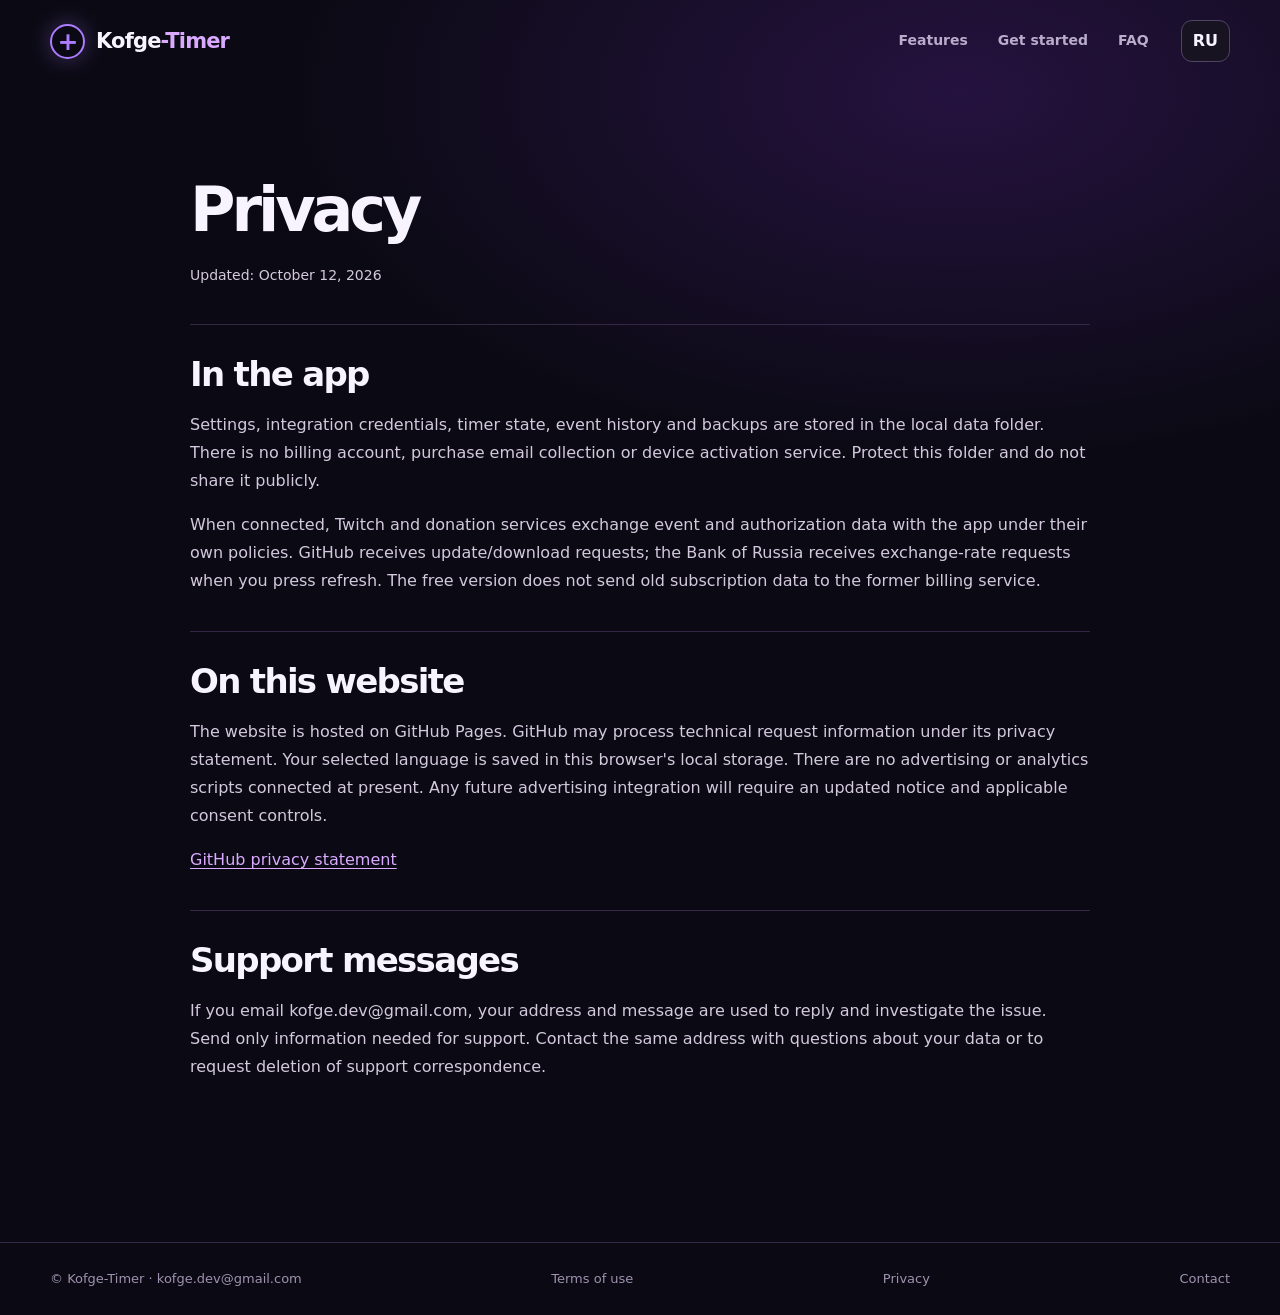
==== privacy.html @ c5f55255 "Make Kofge-Timer free and publish signed download links" ====
<!doctype html>
<html lang="ru">
<head>
  <meta charset="utf-8">
  <meta name="viewport" content="width=device-width, initial-scale=1">
  <meta name="description" content="Kofge-Timer — бесплатный локальный таймер для OBS, Twitch и донатов. Без регистрации и платной подписки.">
  <meta name="theme-color" content="#0b0a14">
  <title>Kofge-Timer — конфиденциальность</title>
  <link rel="stylesheet" href="style.css?v=0.1.33-free">
  <script src="script.js?v=0.1.33-free" defer></script>
</head>
<body>
  <a class="skip-link" href="#content">К содержанию / Skip to content</a>
  <header class="nav wrap">
    <a class="brand" href="index.html"><span class="mark" aria-hidden="true">+</span><span>Kofge<span class="brand-accent">-Timer</span></span></a>
    <nav aria-label="Разделы / Navigation"><a href="index.html#features" data-en="Features">Возможности</a><a href="index.html#how" data-en="Get started">Начать</a><a href="index.html#faq">FAQ</a></nav>
    <button class="language" id="language" type="button" aria-label="Switch to English">EN</button>
  </header>
  <main id="content" class="legal-page legal-copy wrap"><h1 data-en="Privacy">Конфиденциальность</h1><p class="legal-meta" data-en="Updated: October 12, 2026">Обновлено: 12 октября 2026 года</p>
  <section><h2 data-en="In the app">В приложении</h2><p data-en="Settings, integration credentials, timer state, event history and backups are stored in the local data folder. There is no billing account, purchase email collection or device activation service. Protect this folder and do not share it publicly.">Настройки, секреты подключений, состояние таймера, история событий и резервные копии хранятся локально в папке data. Учётной записи для оплаты, сбора email для покупки и сервиса активации устройства больше нет. Защищай эту папку и не публикуй её.</p><p data-en="When connected, Twitch and donation services exchange event and authorization data with the app under their own policies. GitHub receives update/download requests; the Bank of Russia receives exchange-rate requests when you press refresh. The free version does not send old subscription data to the former billing service.">Подключённые Twitch и донат-сервисы обмениваются с приложением событиями и данными авторизации по своим правилам. GitHub получает запросы обновления и скачивания; Банк России — запросы курсов по нажатию кнопки. Бесплатная версия не отправляет старые данные подписки прежнему платёжному сервису.</p></section>
  <section><h2 data-en="On this website">На этом сайте</h2><p data-en="The website is hosted on GitHub Pages. GitHub may process technical request information under its privacy statement. Your selected language is saved in this browser's local storage. There are no advertising or analytics scripts connected at present. Any future advertising integration will require an updated notice and applicable consent controls.">Сайт размещён на GitHub Pages. GitHub может обрабатывать техническую информацию о запросах согласно своей политике. Выбранный язык сохраняется в локальном хранилище браузера. Рекламные и аналитические скрипты сейчас не подключены. Перед будущим подключением рекламы информация будет обновлена и при необходимости добавлено управление согласием.</p><p><a href="https://docs.github.com/en/site-policy/privacy-policies/github-general-privacy-statement" data-en="GitHub privacy statement">Политика конфиденциальности GitHub</a></p></section>
  <section><h2 data-en="Support messages">Обращения в поддержку</h2><p data-en="If you email kofge.dev@gmail.com, your address and message are used to reply and investigate the issue. Send only information needed for support. Contact the same address with questions about your data or to request deletion of support correspondence.">Если ты пишешь на kofge.dev@gmail.com, адрес и содержание обращения используются для ответа и разбора проблемы. Отправляй только необходимые сведения. По вопросам данных и удаления переписки обратись на тот же адрес.</p></section></main>
  <footer class="footer"><div class="wrap footer-inner">
    <span>© Kofge-Timer · <a href="mailto:kofge.dev@gmail.com">kofge.dev@gmail.com</a></span>
    <a href="terms.html" data-en="Terms of use">Условия использования</a>
    <a href="privacy.html" data-en="Privacy">Конфиденциальность</a>
    <a href="requisites.html" data-en="Contact">Контакты</a>
  </div></footer>
</body>
</html>
---- style.css ----
:root{color-scheme:dark;--bg:#0b0a14;--card:#151223;--line:#332947;--text:#f7f3ff;--muted:#b9adcb;--accent:#ad7cff;--accent2:#d9aaff}
*{box-sizing:border-box}
html{scroll-behavior:smooth}
body{margin:0;background:radial-gradient(ellipse 65% 35% at 75% 7%,#25123f 0,transparent 80%),var(--bg);color:var(--text);font:16px/1.55 system-ui,-apple-system,"Segoe UI",sans-serif}
a{color:inherit;text-decoration:none}
button{font:inherit}
.wrap{width:min(1180px,calc(100% - 48px));margin-inline:auto}
.nav{min-height:82px;display:flex;align-items:center;gap:32px}
.brand{display:inline-flex;align-items:center;gap:11px;font-size:21px;font-weight:800;letter-spacing:-.04em;white-space:nowrap}
.mark{display:grid;place-items:center;width:35px;height:35px;border:2px solid var(--accent);border-radius:50%;color:var(--accent);font-size:25px;line-height:1;box-shadow:0 0 22px #ad7cff55}
.brand-accent{color:var(--accent2)}
.nav nav{display:flex;gap:30px;margin-left:auto;color:var(--muted);font-size:14px;font-weight:600}
.nav nav a:hover,.text-link:hover{color:var(--text)}
.language{border:1px solid #514366;border-radius:11px;background:#171321;color:var(--text);padding:8px 11px;cursor:pointer;font-weight:700}
.language:hover{border-color:var(--accent)}
.hero{display:grid;grid-template-columns:minmax(0,1.1fr) minmax(0,.9fr);gap:66px;align-items:center;padding-block:108px 123px}
.hero>*,.pricing>*{min-width:0}
.eyebrow{margin:0 0 22px;color:var(--accent2);font-size:12px;font-weight:800;letter-spacing:.16em}
h1,h2,h3,p{margin-top:0}
h1{font-size:clamp(45px,5.5vw,77px);line-height:1.07;letter-spacing:-.065em;margin-bottom:26px}
h1 em{font-style:normal;color:var(--accent2)}
.lead{max-width:620px;color:#d3c9dd;font-size:18px;line-height:1.7;margin-bottom:32px}
.actions{display:flex;align-items:center;gap:23px;flex-wrap:wrap}
.button{display:inline-flex;justify-content:center;align-items:center;border:1px solid transparent;border-radius:12px;padding:13px 20px;font-size:15px;font-weight:800;min-height:49px}
.button.primary{background:linear-gradient(135deg,#9b59ef,#7042c1);color:#fff;box-shadow:0 12px 32px #7e43ce37}
.button.primary:hover{filter:brightness(1.13)}
.button.disabled{background:#302839;border-color:#493d52;color:#c7bdcd;cursor:not-allowed;width:100%}
.text-link{color:var(--accent2);font-weight:700}
.hero-note{margin:25px 0 0;font-size:12px;color:#9f94b3}
.preview{position:relative;border:1px solid #614285;border-radius:24px;background:linear-gradient(160deg,#221830,#120f1f);padding:25px;box-shadow:0 28px 70px #0009,inset 0 1px #ffffff13;transform:rotate(1deg)}
.preview:before{content:"";position:absolute;z-index:-1;inset:20px -15px -18px 12px;border-radius:24px;background:#44216655;filter:blur(28px)}
.preview-top{display:flex;align-items:center;gap:9px;color:#c5b4df;font-size:11px;font-weight:900;letter-spacing:.13em}
.live-dot{width:8px;height:8px;background:#62ecad;border-radius:50%;box-shadow:0 0 12px #62ecad}
.preview-menu{margin-left:auto;letter-spacing:.1em}
.digits{text-align:center;font-weight:850;font-variant-numeric:tabular-nums;letter-spacing:-.06em;font-size:clamp(42px,4.6vw,67px);padding:39px 0 34px;text-shadow:0 0 30px #d9aaff33}
.preview-rule{display:flex;justify-content:space-between;padding:13px 15px;margin-top:8px;border:1px solid #3a2d4c;background:#1a1627;border-radius:10px;color:#c7bbd6;font-size:14px}
.preview-rule strong{color:#69efbc}
.preview-foot{font-size:11px;color:#877c9b;text-align:right;margin-top:14px}
.strip{border-block:1px solid #2d2539;background:#100d19}
.strip-inner{display:flex;justify-content:space-between;flex-wrap:wrap;gap:16px 24px;padding-block:19px;color:#b3a2c9;font-weight:700;font-size:14px}
.section{padding-block:110px}
h2{font-size:clamp(34px,4.2vw,52px);line-height:1.12;letter-spacing:-.05em;max-width:780px;margin-bottom:35px}
.features{display:grid;grid-template-columns:repeat(3,1fr);gap:17px}
.features article{min-height:260px;background:linear-gradient(160deg,#1c1629,#14111e);border:1px solid var(--line);border-radius:18px;padding:29px}
.feature-icon{display:grid;place-items:center;background:#3c245c;border:1px solid #8152b9;border-radius:12px;color:#d8b3ff;width:42px;height:42px;font-size:25px;font-weight:700;margin-bottom:28px}
h3{font-size:21px;line-height:1.25;letter-spacing:-.025em;margin-bottom:13px}
.features p,.steps p,.pricing-copy p:not(.eyebrow),.faq p{color:var(--muted)}
.how{background:#120f1c;border-block:1px solid #2a2136}
.steps{display:grid;grid-template-columns:repeat(4,1fr);gap:20px}
.steps>div{border-top:1px solid #76549b;padding-top:20px}
.steps b{display:block;color:var(--accent2);font-size:14px;margin-bottom:17px}
.steps strong{font-size:18px}
.steps p{font-size:14px;margin:9px 0 0}
.pricing{display:grid;grid-template-columns:1fr 1fr;gap:70px;align-items:center}
.pricing-copy p:not(.eyebrow){max-width:480px;font-size:17px;line-height:1.7}
.price-card{border:1px solid #8255a4;background:linear-gradient(160deg,#21152f,#15111f);border-radius:22px;padding:31px;box-shadow:0 16px 60px #08040d}
.price-label{font-weight:800;color:var(--accent2);font-size:13px;letter-spacing:.04em}
.price{font-size:clamp(46px,5vw,66px);line-height:1.1;font-weight:850;letter-spacing:-.06em;white-space:nowrap}
.price span{font-size:16px;font-weight:500;letter-spacing:0;color:var(--muted)}
.other-prices{margin:12px 0 25px;font-weight:700;color:#dec4ff}
.other-prices span{display:block;font-size:12px;color:#a89bb9;font-weight:400}
.price-card ul{padding-left:22px;color:#d9d0e5;margin:0 0 28px}
.price-card li{padding-left:5px;margin:10px 0}
.price-card li::marker{color:var(--accent)}
.price-card small{display:block;color:#9e90ae;font-size:12px;margin-top:12px;line-height:1.5}
.price-details{display:inline-block;margin-top:15px;color:var(--accent2);font-size:13px;font-weight:700;text-decoration:underline;text-underline-offset:3px}
.delivery{background:#120f1c;border-block:1px solid #2a2136}
.delivery-grid{display:grid;grid-template-columns:repeat(3,minmax(0,1fr));gap:17px}
.delivery-grid article{border:1px solid var(--line);border-radius:18px;background:#1a1525;padding:27px}
.delivery-grid b{display:block;color:var(--accent2);font-size:14px;margin-bottom:22px}
.delivery-grid h3{font-size:20px}
.delivery-grid p,.delivery-note{color:var(--muted)}
.delivery-grid p{font-size:14px;margin:0}
.delivery-grid .support-contact{margin-top:14px}
.support-contact a{color:var(--accent2);overflow-wrap:anywhere;text-decoration:underline;text-underline-offset:3px}
.delivery-note{margin:20px 0 0;font-size:13px}
.delivery-note a{color:var(--accent2);text-decoration:underline;text-underline-offset:3px}
.legal-page{padding-block:95px 125px;min-height:calc(100vh - 158px)}
.legal-page h1{font-size:clamp(38px,5vw,62px);margin-bottom:20px}
.legal-page .lead{max-width:680px;margin-bottom:38px}
.seller-card{max-width:800px;border:1px solid var(--line);border-radius:20px;background:linear-gradient(160deg,#21172f,#15111f);padding:34px}
.seller-card h2{font-size:28px;margin-bottom:25px}
.seller-details{margin:0}
.seller-details div{display:grid;grid-template-columns:minmax(150px,1fr) minmax(0,2fr);gap:16px;border-top:1px solid var(--line);padding:17px 0}
.seller-details dt{color:var(--muted)}
.seller-details dd{margin:0;font-weight:700;overflow-wrap:anywhere}
.seller-details a{color:var(--accent2);text-decoration:underline;text-underline-offset:3px}
.seller-help{max-width:800px;margin:25px 0 30px;color:var(--muted)}
.purchase-page{max-width:960px}
.launch-notice{border:1px solid #8255a4;border-radius:16px;background:#241832;padding:22px 26px;margin-bottom:48px}
.launch-notice strong{color:var(--accent2)}
.launch-notice p{color:#d3c9dd;margin:7px 0 0}
.purchase-section{margin:0 0 48px}
.purchase-section h2{font-size:clamp(27px,3vw,36px);margin-bottom:22px}
.purchase-section>p{color:var(--muted)}
.purchase-steps{counter-reset:buy;padding:0;margin:0;display:grid;grid-template-columns:repeat(2,minmax(0,1fr));gap:16px;list-style:none}
.purchase-steps li{counter-increment:buy;border:1px solid var(--line);border-radius:16px;background:var(--card);padding:23px}
.purchase-steps li:before{content:counter(buy,decimal-leading-zero);display:block;color:var(--accent2);font-size:13px;font-weight:800;margin-bottom:15px}
.purchase-steps strong{font-size:18px}
.purchase-steps p{color:var(--muted);font-size:14px;margin:8px 0 0}
.purchase-facts{margin:0;border-top:1px solid var(--line)}
.purchase-facts div{display:grid;grid-template-columns:minmax(135px,1fr) minmax(0,2fr);gap:16px;padding:16px 0;border-bottom:1px solid var(--line)}
.purchase-facts dt{color:var(--muted)}
.purchase-facts dd{margin:0;font-weight:700}
.purchase-note{margin-top:20px;font-size:13px}
.legal-copy{max-width:900px}
.legal-copy h1{max-width:850px}
.legal-copy section{border-top:1px solid var(--line);padding:30px 0 20px}
.legal-copy section h2{font-size:clamp(25px,3vw,34px);margin-bottom:18px}
.legal-copy section p,.legal-meta{color:#d3c9dd;line-height:1.75}
.legal-copy section p{margin-bottom:16px}
.legal-copy section a{color:var(--accent2);text-decoration:underline;text-underline-offset:3px}
.legal-meta{font-size:14px;margin-bottom:36px}
.draft-banner{border:1px solid #916748;border-radius:14px;background:#342319;color:#f6dfc8;padding:20px 23px;margin:0 0 36px;line-height:1.65}
.draft-banner strong{color:#fff0d9}
.legal-data-list{margin:0 0 24px;border-top:1px solid var(--line)}
.legal-data-list div{display:grid;grid-template-columns:minmax(145px,1fr) minmax(0,2fr);gap:16px;border-bottom:1px solid var(--line);padding:15px 0}
.legal-data-list dt{font-weight:700;color:var(--accent2)}
.legal-data-list dd{margin:0;color:var(--muted)}
.faq{padding-top:30px}
.faq details{border-bottom:1px solid var(--line);padding:21px 0}
.faq summary{cursor:pointer;font-weight:700;font-size:18px;list-style:none;display:flex;align-items:center;justify-content:space-between;gap:20px}
.faq summary::-webkit-details-marker{display:none}
.faq summary:after{content:"+";color:var(--accent2);font-size:26px;font-weight:400;line-height:1}
.faq details[open] summary:after{content:"−"}
.faq p{max-width:780px;margin:13px 0 0}
.footer{border-top:1px solid var(--line);color:#9f92b0;font-size:13px}
.footer-inner{display:flex;justify-content:space-between;gap:15px;flex-wrap:wrap;padding-block:26px}
.footer a:hover{color:var(--text)}
:focus-visible{outline:2px solid var(--accent2);outline-offset:4px}
.skip-link{position:absolute;left:16px;top:-100px;z-index:10;padding:12px;background:var(--card)}
.skip-link:focus{top:8px}
.secondary{border-color:#75628f;background:#21192d}
.sponsor{display:flex;align-items:center;justify-content:space-between;gap:32px;border:1px dashed #59426d;border-radius:18px;padding:28px;margin-bottom:65px}
.sponsor>div{max-width:740px}.sponsor h2{font-size:27px;margin-bottom:12px}.sponsor .eyebrow{margin-bottom:12px}.sponsor p{color:var(--muted);margin-bottom:0}.sponsor .button{flex-shrink:0}
@media(max-width:900px){.sponsor{flex-direction:column;align-items:flex-start}}
@media(prefers-reduced-motion:reduce){html{scroll-behavior:auto}}
@media(max-width:900px){.nav{flex-wrap:wrap;padding-block:17px}.nav nav{order:3;width:100%;margin-left:0;gap:20px;overflow:auto;white-space:nowrap}.language{margin-left:auto}.hero{grid-template-columns:1fr;gap:45px;padding-block:70px 85px}.preview{max-width:590px;transform:none}.features,.delivery-grid{grid-template-columns:1fr 1fr}.steps{grid-template-columns:1fr 1fr}.pricing{grid-template-columns:1fr;gap:25px}.price-card{max-width:590px}}
@media(max-width:620px){.wrap{width:min(100% - 32px,1180px)}.brand{font-size:19px}.nav{gap:15px}.nav nav{gap:16px;font-size:13px}.hero{padding-top:58px}.hero h1{font-size:clamp(38px,10vw,48px);overflow-wrap:anywhere}.lead{font-size:16px}.features,.delivery-grid,.steps,.purchase-steps{grid-template-columns:1fr}.features article{min-height:0}.section{padding-block:74px}.faq{padding-top:0}.price-card{padding:24px}.price{font-size:48px;white-space:normal}.seller-card{padding:24px}.seller-details div,.purchase-facts div,.legal-data-list div{grid-template-columns:1fr;gap:3px}.legal-page{padding-block:64px 86px}.footer-inner{display:block}.footer-inner span{display:block;margin:6px 0}}
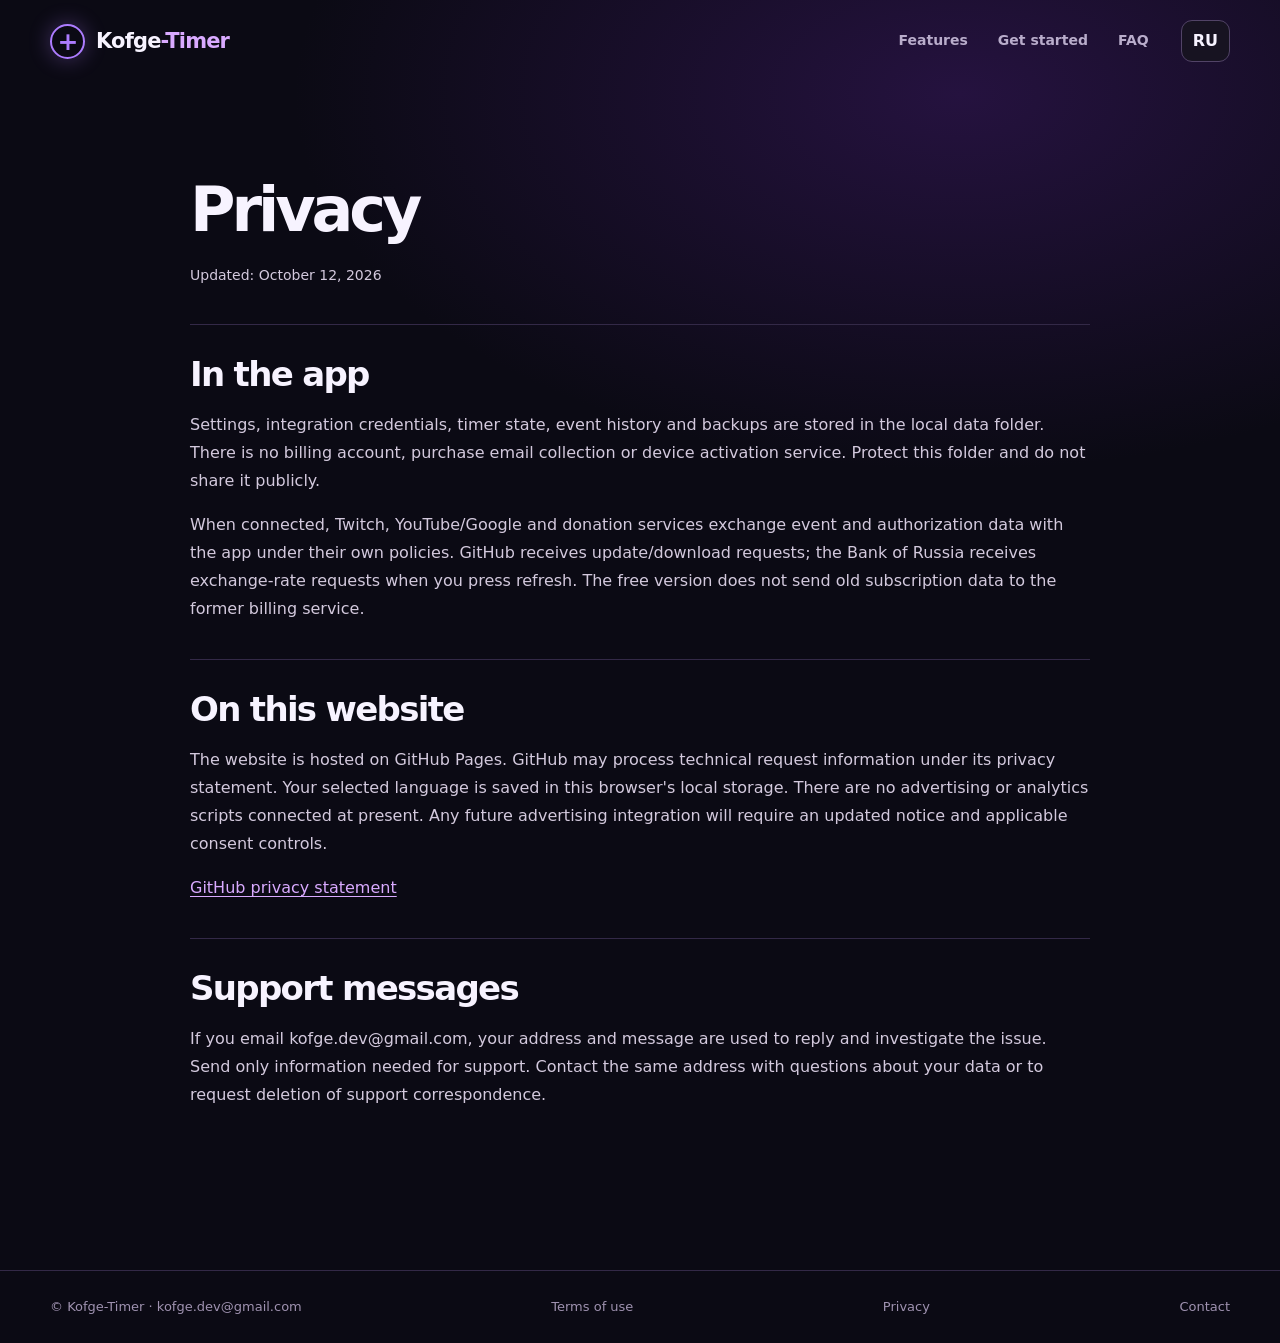
==== commit aaa91222: "Document YouTube privacy and refresh assets" ====
--- a/privacy.html
+++ b/privacy.html
@@ -6,8 +6,8 @@
   <meta name="description" content="Kofge-Timer — бесплатный локальный таймер для OBS, Twitch и донатов. Без регистрации и платной подписки.">
   <meta name="theme-color" content="#0b0a14">
   <title>Kofge-Timer — конфиденциальность</title>
-  <link rel="stylesheet" href="style.css?v=0.1.33-free">
-  <script src="script.js?v=0.1.33-free" defer></script>
+  <link rel="stylesheet" href="style.css?v=0.1.34">
+  <script src="script.js?v=0.1.34" defer></script>
 </head>
 <body>
   <a class="skip-link" href="#content">К содержанию / Skip to content</a>
@@ -17,7 +17,7 @@
     <button class="language" id="language" type="button" aria-label="Switch to English">EN</button>
   </header>
   <main id="content" class="legal-page legal-copy wrap"><h1 data-en="Privacy">Конфиденциальность</h1><p class="legal-meta" data-en="Updated: October 12, 2026">Обновлено: 12 октября 2026 года</p>
-  <section><h2 data-en="In the app">В приложении</h2><p data-en="Settings, integration credentials, timer state, event history and backups are stored in the local data folder. There is no billing account, purchase email collection or device activation service. Protect this folder and do not share it publicly.">Настройки, секреты подключений, состояние таймера, история событий и резервные копии хранятся локально в папке data. Учётной записи для оплаты, сбора email для покупки и сервиса активации устройства больше нет. Защищай эту папку и не публикуй её.</p><p data-en="When connected, Twitch and donation services exchange event and authorization data with the app under their own policies. GitHub receives update/download requests; the Bank of Russia receives exchange-rate requests when you press refresh. The free version does not send old subscription data to the former billing service.">Подключённые Twitch и донат-сервисы обмениваются с приложением событиями и данными авторизации по своим правилам. GitHub получает запросы обновления и скачивания; Банк России — запросы курсов по нажатию кнопки. Бесплатная версия не отправляет старые данные подписки прежнему платёжному сервису.</p></section>
+  <section><h2 data-en="In the app">В приложении</h2><p data-en="Settings, integration credentials, timer state, event history and backups are stored in the local data folder. There is no billing account, purchase email collection or device activation service. Protect this folder and do not share it publicly.">Настройки, секреты подключений, состояние таймера, история событий и резервные копии хранятся локально в папке data. Учётной записи для оплаты, сбора email для покупки и сервиса активации устройства больше нет. Защищай эту папку и не публикуй её.</p><p data-en="When connected, Twitch, YouTube/Google and donation services exchange event and authorization data with the app under their own policies. GitHub receives update/download requests; the Bank of Russia receives exchange-rate requests when you press refresh. The free version does not send old subscription data to the former billing service.">Подключённые Twitch, YouTube/Google и донат-сервисы обмениваются с приложением событиями и данными авторизации по своим правилам. GitHub получает запросы обновления и скачивания; Банк России — запросы курсов по нажатию кнопки. Бесплатная версия не отправляет старые данные подписки прежнему платёжному сервису.</p></section>
   <section><h2 data-en="On this website">На этом сайте</h2><p data-en="The website is hosted on GitHub Pages. GitHub may process technical request information under its privacy statement. Your selected language is saved in this browser's local storage. There are no advertising or analytics scripts connected at present. Any future advertising integration will require an updated notice and applicable consent controls.">Сайт размещён на GitHub Pages. GitHub может обрабатывать техническую информацию о запросах согласно своей политике. Выбранный язык сохраняется в локальном хранилище браузера. Рекламные и аналитические скрипты сейчас не подключены. Перед будущим подключением рекламы информация будет обновлена и при необходимости добавлено управление согласием.</p><p><a href="https://docs.github.com/en/site-policy/privacy-policies/github-general-privacy-statement" data-en="GitHub privacy statement">Политика конфиденциальности GitHub</a></p></section>
   <section><h2 data-en="Support messages">Обращения в поддержку</h2><p data-en="If you email kofge.dev@gmail.com, your address and message are used to reply and investigate the issue. Send only information needed for support. Contact the same address with questions about your data or to request deletion of support correspondence.">Если ты пишешь на kofge.dev@gmail.com, адрес и содержание обращения используются для ответа и разбора проблемы. Отправляй только необходимые сведения. По вопросам данных и удаления переписки обратись на тот же адрес.</p></section></main>
   <footer class="footer"><div class="wrap footer-inner">
--- a/style.css
+++ b/style.css
@@ -137,3 +137,11 @@
 @media(prefers-reduced-motion:reduce){html{scroll-behavior:auto}}
 @media(max-width:900px){.nav{flex-wrap:wrap;padding-block:17px}.nav nav{order:3;width:100%;margin-left:0;gap:20px;overflow:auto;white-space:nowrap}.language{margin-left:auto}.hero{grid-template-columns:1fr;gap:45px;padding-block:70px 85px}.preview{max-width:590px;transform:none}.features,.delivery-grid{grid-template-columns:1fr 1fr}.steps{grid-template-columns:1fr 1fr}.pricing{grid-template-columns:1fr;gap:25px}.price-card{max-width:590px}}
 @media(max-width:620px){.wrap{width:min(100% - 32px,1180px)}.brand{font-size:19px}.nav{gap:15px}.nav nav{gap:16px;font-size:13px}.hero{padding-top:58px}.hero h1{font-size:clamp(38px,10vw,48px);overflow-wrap:anywhere}.lead{font-size:16px}.features,.delivery-grid,.steps,.purchase-steps{grid-template-columns:1fr}.features article{min-height:0}.section{padding-block:74px}.faq{padding-top:0}.price-card{padding:24px}.price{font-size:48px;white-space:normal}.seller-card{padding:24px}.seller-details div,.purchase-facts div,.legal-data-list div{grid-template-columns:1fr;gap:3px}.legal-page{padding-block:64px 86px}.footer-inner{display:block}.footer-inner span{display:block;margin:6px 0}}
+
+.release-link{display:inline-block;margin-top:9px;color:var(--accent2);font-size:13px;font-weight:700;text-decoration:underline;text-underline-offset:3px}
+.release-link:hover{color:var(--text)}
+.showcase{padding-top:92px;padding-bottom:110px}
+.showcase-copy{max-width:760px;color:var(--muted);font-size:17px;line-height:1.7;margin-bottom:30px}
+.showcase-shot{margin:0;border:1px solid #60427c;border-radius:20px;background:#151120;padding:10px;box-shadow:0 22px 70px #0007}
+.showcase-shot img{display:block;width:100%;height:auto;border-radius:13px}
+.showcase-shot figcaption{padding:12px 8px 3px;color:#9487a5;font-size:12px}
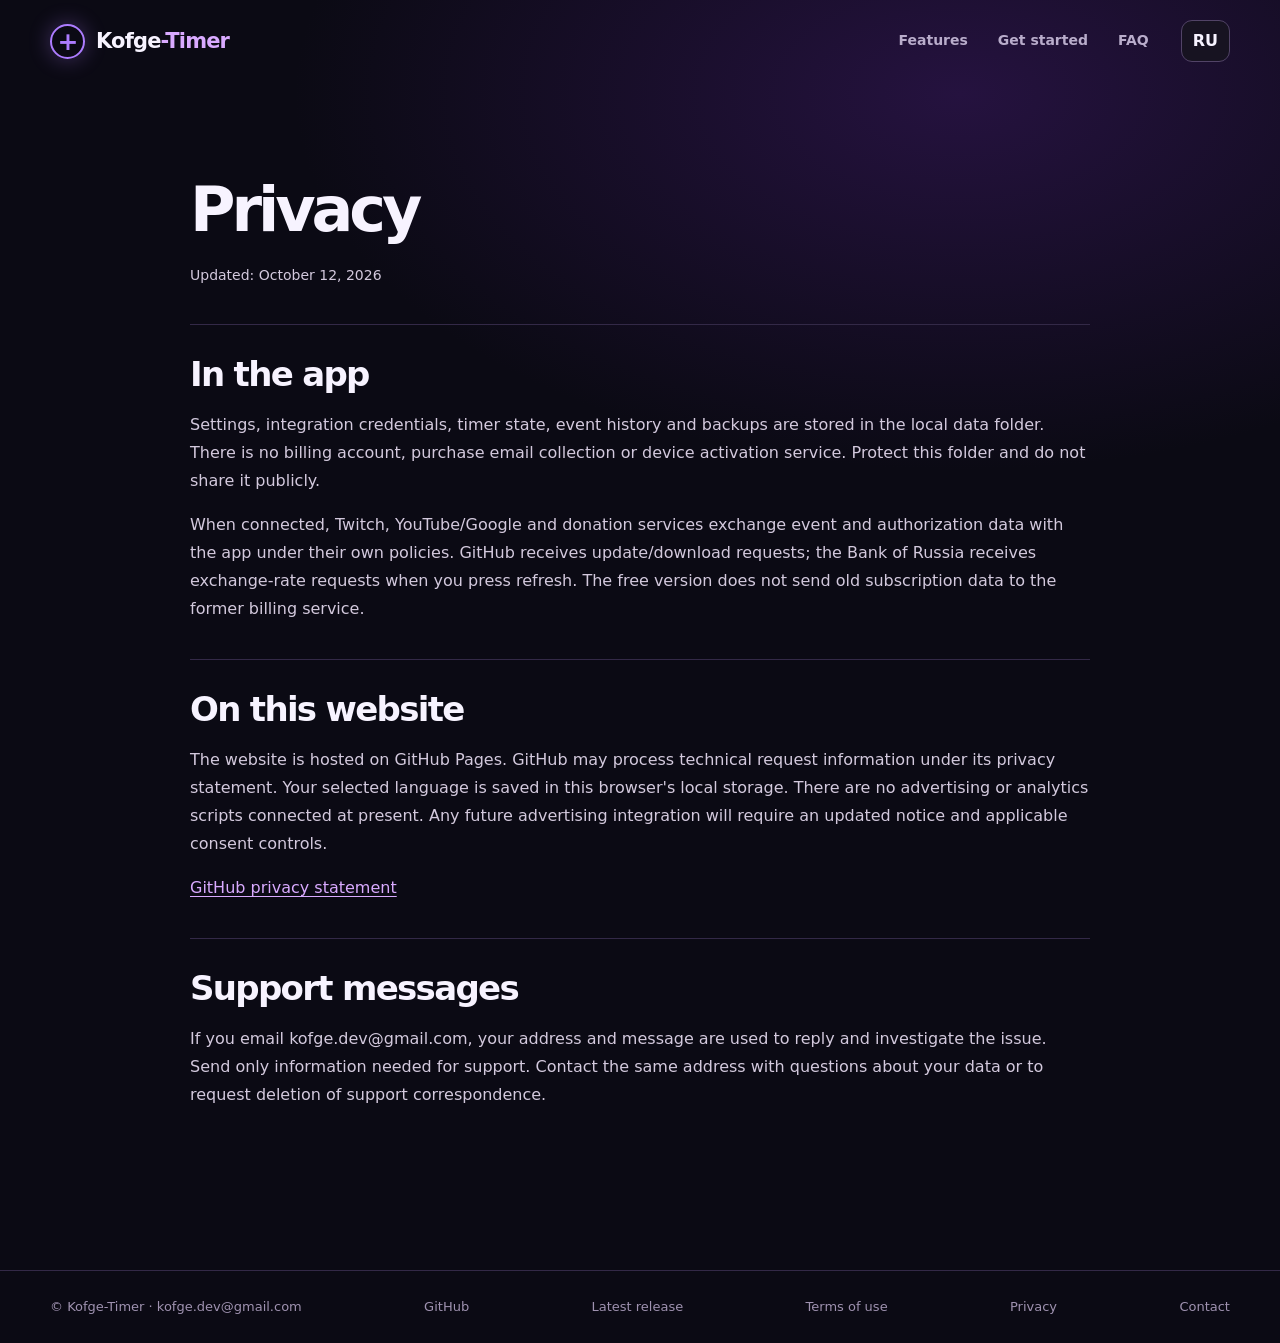
==== commit 2b546437: "Keep site navigation and metadata consistent" ====
--- a/privacy.html
+++ b/privacy.html
@@ -3,7 +3,7 @@
 <head>
   <meta charset="utf-8">
   <meta name="viewport" content="width=device-width, initial-scale=1">
-  <meta name="description" content="Kofge-Timer — бесплатный локальный таймер для OBS, Twitch и донатов. Без регистрации и платной подписки.">
+  <meta name="description" content="Kofge-Timer — бесплатный локальный таймер для OBS, Twitch, YouTube и донатов. Без регистрации и платной подписки.">
   <meta name="theme-color" content="#0b0a14">
   <title>Kofge-Timer — конфиденциальность</title>
   <link rel="stylesheet" href="style.css?v=0.1.34">
@@ -22,6 +22,8 @@
   <section><h2 data-en="Support messages">Обращения в поддержку</h2><p data-en="If you email kofge.dev@gmail.com, your address and message are used to reply and investigate the issue. Send only information needed for support. Contact the same address with questions about your data or to request deletion of support correspondence.">Если ты пишешь на kofge.dev@gmail.com, адрес и содержание обращения используются для ответа и разбора проблемы. Отправляй только необходимые сведения. По вопросам данных и удаления переписки обратись на тот же адрес.</p></section></main>
   <footer class="footer"><div class="wrap footer-inner">
     <span>© Kofge-Timer · <a href="mailto:kofge.dev@gmail.com">kofge.dev@gmail.com</a></span>
+    <a href="https://github.com/Kofge1/Kofge-Timer" data-en="GitHub">GitHub</a>
+    <a href="https://github.com/Kofge1/Kofge-Timer/releases/latest" data-en="Latest release">Последняя версия</a>
     <a href="terms.html" data-en="Terms of use">Условия использования</a>
     <a href="privacy.html" data-en="Privacy">Конфиденциальность</a>
     <a href="requisites.html" data-en="Contact">Контакты</a>
